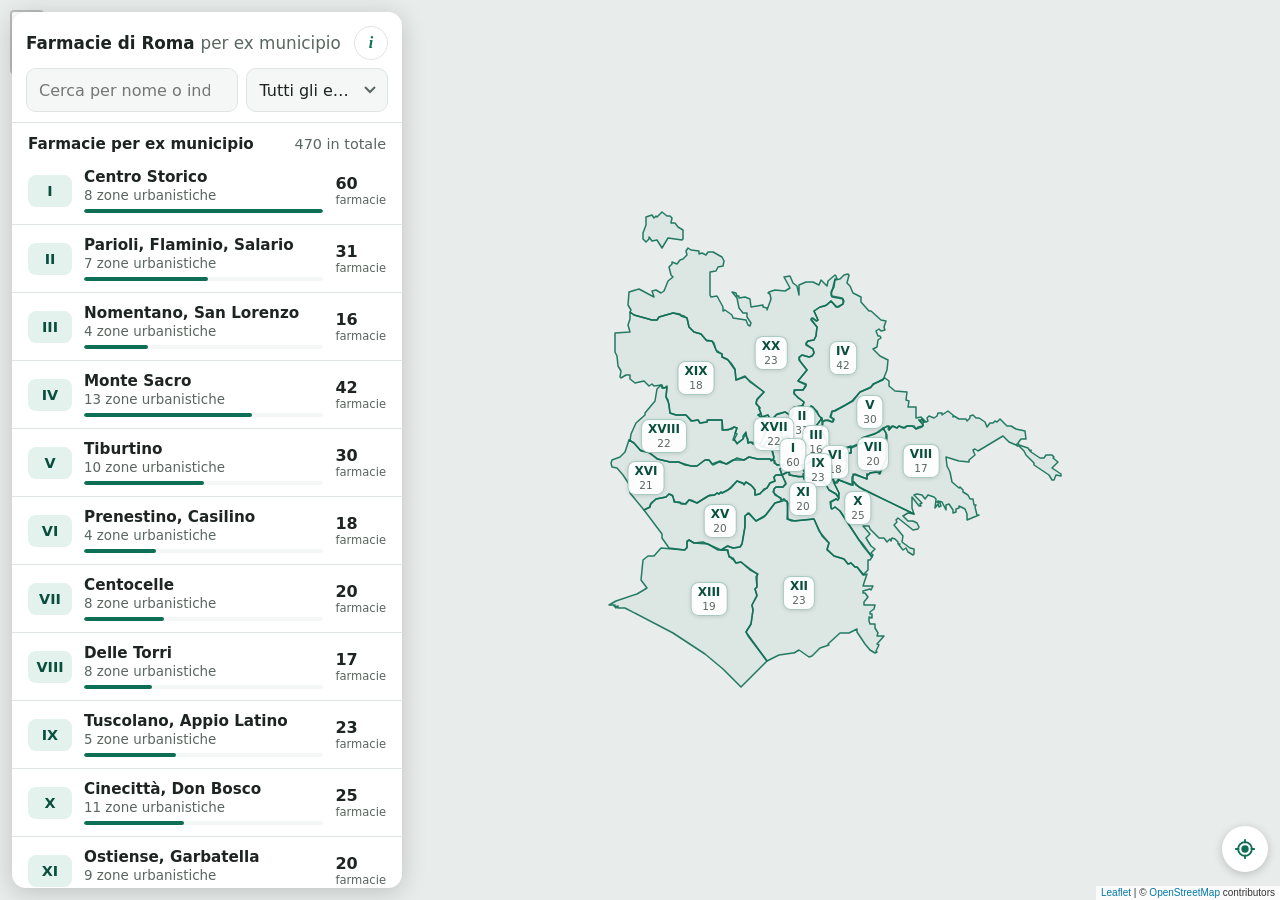
==== docs/index.html @ a28ef0ea "App statica farmacie di Roma per ex municipio (prima versione) - scripts: download dati (Ministero S" ====
<!doctype html>
<html lang="it">
<head>
  <meta charset="utf-8">
  <meta name="viewport" content="width=device-width, initial-scale=1, viewport-fit=cover">
  <meta name="theme-color" content="#0f6e56">
  <meta name="description" content="Mappa delle farmacie di Roma suddivise nei 19 ex municipi (1977-2013).">
  <title>Farmacie di Roma per ex municipio</title>
  <link rel="icon" href="data:image/svg+xml,%3Csvg xmlns='http://www.w3.org/2000/svg' viewBox='0 0 32 32'%3E%3Crect width='32' height='32' rx='7' fill='%230f6e56'/%3E%3Cpath d='M13 6h6v7h7v6h-7v7h-6v-7H6v-6h7z' fill='%23fff'/%3E%3C/svg%3E">
  <link rel="stylesheet" href="vendor/leaflet/leaflet.css">
  <link rel="stylesheet" href="vendor/markercluster/MarkerCluster.css">
  <link rel="stylesheet" href="css/app.css">
</head>
<body>
  <div id="map" aria-label="Mappa delle farmacie di Roma"></div>

  <aside id="pannello" class="pannello stato-medio" aria-label="Pannello farmacie">
    <button id="maniglia" class="maniglia" type="button" aria-label="Espandi o riduci il pannello"><span></span></button>

    <header class="testata">
      <div class="titolo-riga">
        <h1>Farmacie di Roma <span>per ex municipio</span></h1>
        <button id="btn-info" class="btn-icona" type="button" aria-label="Informazioni sui dati">i</button>
      </div>
      <div class="controlli">
        <label class="campo-ricerca">
          <span class="vh">Cerca farmacia</span>
          <input id="ricerca" type="search" placeholder="Cerca per nome o indirizzo" autocomplete="off" enterkeyhint="search">
        </label>
        <label class="campo-filtro">
          <span class="vh">Filtra per ex municipio</span>
          <select id="filtro-municipio"></select>
        </label>
      </div>
    </header>

    <div id="contenuto" class="contenuto">
      <p class="caricamento">Caricamento dati…</p>
    </div>
  </aside>

  <button id="btn-posizione" class="btn-mappa" type="button" aria-label="Mostra la mia posizione" title="La mia posizione">
    <svg viewBox="0 0 24 24" width="22" height="22" aria-hidden="true"><circle cx="12" cy="12" r="4" fill="currentColor"/><path d="M12 2v3M12 19v3M2 12h3M19 12h3" stroke="currentColor" stroke-width="2" stroke-linecap="round"/><circle cx="12" cy="12" r="7.5" fill="none" stroke="currentColor" stroke-width="2"/></svg>
  </button>

  <dialog id="info" class="info">
    <form method="dialog">
      <h2>Informazioni</h2>
      <p>Farmacie aperte al pubblico nel Comune di Roma, suddivise nei <strong>19 ex municipi</strong> in vigore dal 1992 al 2013 (I–XIII e XV–XX; l'ex XIV è diventato il Comune di Fiumicino).</p>
      <p>I confini degli ex municipi sono ottenuti unendo le 155 zone urbanistiche: il numero iniziale del codice zona indica l'ex municipio (es. 4A → IV, 13F → XIII).</p>
      <h3>Legenda</h3>
      <ul class="legenda">
        <li><span class="pallino"></span> Posizione al numero civico</li>
        <li><span class="pallino approssimata"></span> Posizione approssimata (centro della via o dato non verificato)</li>
      </ul>
      <h3>Fonti</h3>
      <ul>
        <li>Elenco farmacie: <a href="https://www.dati.salute.gov.it/it/dataset/farmacie/" target="_blank" rel="noopener">Ministero della Salute – Open Data</a> (IODL 2.0), file <span id="info-fonte"></span>. Solo farmacie attive (senza data di fine validità).</li>
        <li>Zone urbanistiche: <a href="https://geoportale.comune.roma.it/" target="_blank" rel="noopener">Geoportale di Roma Capitale</a>, layer “Zone Urbanistiche”.</li>
        <li>Posizioni corrette con <a href="https://nominatim.openstreetmap.org/" target="_blank" rel="noopener">Nominatim</a>. Dati © <a href="https://www.openstreetmap.org/copyright" target="_blank" rel="noopener">OpenStreetMap contributors</a> (ODbL).</li>
        <li>Mappa di base © <a href="https://www.openstreetmap.org/copyright" target="_blank" rel="noopener">OpenStreetMap contributors</a>.</li>
      </ul>
      <p class="nota">Dati aggiornati al <span id="info-data"></span>. Le informazioni possono contenere errori: verificare sempre prima di una visita.</p>
      <button class="btn-primario" value="chiudi">Chiudi</button>
    </form>
  </dialog>

  <script src="vendor/leaflet/leaflet.js"></script>
  <script src="vendor/markercluster/leaflet.markercluster.js"></script>
  <script src="js/app.js"></script>
</body>
</html>
---- docs/vendor/leaflet/leaflet.css ----
/* required styles */

.leaflet-pane,
.leaflet-tile,
.leaflet-marker-icon,
.leaflet-marker-shadow,
.leaflet-tile-container,
.leaflet-pane > svg,
.leaflet-pane > canvas,
.leaflet-zoom-box,
.leaflet-image-layer,
.leaflet-layer {
	position: absolute;
	left: 0;
	top: 0;
	}
.leaflet-container {
	overflow: hidden;
	}
.leaflet-tile,
.leaflet-marker-icon,
.leaflet-marker-shadow {
	-webkit-user-select: none;
	   -moz-user-select: none;
	        user-select: none;
	  -webkit-user-drag: none;
	}
/* Prevents IE11 from highlighting tiles in blue */
.leaflet-tile::selection {
	background: transparent;
}
/* Safari renders non-retina tile on retina better with this, but Chrome is worse */
.leaflet-safari .leaflet-tile {
	image-rendering: -webkit-optimize-contrast;
	}
/* hack that prevents hw layers "stretching" when loading new tiles */
.leaflet-safari .leaflet-tile-container {
	width: 1600px;
	height: 1600px;
	-webkit-transform-origin: 0 0;
	}
.leaflet-marker-icon,
.leaflet-marker-shadow {
	display: block;
	}
/* .leaflet-container svg: reset svg max-width decleration shipped in Joomla! (joomla.org) 3.x */
/* .leaflet-container img: map is broken in FF if you have max-width: 100% on tiles */
.leaflet-container .leaflet-overlay-pane svg {
	max-width: none !important;
	max-height: none !important;
	}
.leaflet-container .leaflet-marker-pane img,
.leaflet-container .leaflet-shadow-pane img,
.leaflet-container .leaflet-tile-pane img,
.leaflet-container img.leaflet-image-layer,
.leaflet-container .leaflet-tile {
	max-width: none !important;
	max-height: none !important;
	width: auto;
	padding: 0;
	}

.leaflet-container img.leaflet-tile {
	/* See: https://bugs.chromium.org/p/chromium/issues/detail?id=600120 */
	mix-blend-mode: plus-lighter;
}

.leaflet-container.leaflet-touch-zoom {
	-ms-touch-action: pan-x pan-y;
	touch-action: pan-x pan-y;
	}
.leaflet-container.leaflet-touch-drag {
	-ms-touch-action: pinch-zoom;
	/* Fallback for FF which doesn't support pinch-zoom */
	touch-action: none;
	touch-action: pinch-zoom;
}
.leaflet-container.leaflet-touch-drag.leaflet-touch-zoom {
	-ms-touch-action: none;
	touch-action: none;
}
.leaflet-container {
	-webkit-tap-highlight-color: transparent;
}
.leaflet-container a {
	-webkit-tap-highlight-color: rgba(51, 181, 229, 0.4);
}
.leaflet-tile {
	filter: inherit;
	visibility: hidden;
	}
.leaflet-tile-loaded {
	visibility: inherit;
	}
.leaflet-zoom-box {
	width: 0;
	height: 0;
	-moz-box-sizing: border-box;
	     box-sizing: border-box;
	z-index: 800;
	}
/* workaround for https://bugzilla.mozilla.org/show_bug.cgi?id=888319 */
.leaflet-overlay-pane svg {
	-moz-user-select: none;
	}

.leaflet-pane         { z-index: 400; }

.leaflet-tile-pane    { z-index: 200; }
.leaflet-overlay-pane { z-index: 400; }
.leaflet-shadow-pane  { z-index: 500; }
.leaflet-marker-pane  { z-index: 600; }
.leaflet-tooltip-pane   { z-index: 650; }
.leaflet-popup-pane   { z-index: 700; }

.leaflet-map-pane canvas { z-index: 100; }
.leaflet-map-pane svg    { z-index: 200; }

.leaflet-vml-shape {
	width: 1px;
	height: 1px;
	}
.lvml {
	behavior: url(#default#VML);
	display: inline-block;
	position: absolute;
	}


/* control positioning */

.leaflet-control {
	position: relative;
	z-index: 800;
	pointer-events: visiblePainted; /* IE 9-10 doesn't have auto */
	pointer-events: auto;
	}
.leaflet-top,
.leaflet-bottom {
	position: absolute;
	z-index: 1000;
	pointer-events: none;
	}
.leaflet-top {
	top: 0;
	}
.leaflet-right {
	right: 0;
	}
.leaflet-bottom {
	bottom: 0;
	}
.leaflet-left {
	left: 0;
	}
.leaflet-control {
	float: left;
	clear: both;
	}
.leaflet-right .leaflet-control {
	float: right;
	}
.leaflet-top .leaflet-control {
	margin-top: 10px;
	}
.leaflet-bottom .leaflet-control {
	margin-bottom: 10px;
	}
.leaflet-left .leaflet-control {
	margin-left: 10px;
	}
.leaflet-right .leaflet-control {
	margin-right: 10px;
	}


/* zoom and fade animations */

.leaflet-fade-anim .leaflet-popup {
	opacity: 0;
	-webkit-transition: opacity 0.2s linear;
	   -moz-transition: opacity 0.2s linear;
	        transition: opacity 0.2s linear;
	}
.leaflet-fade-anim .leaflet-map-pane .leaflet-popup {
	opacity: 1;
	}
.leaflet-zoom-animated {
	-webkit-transform-origin: 0 0;
	    -ms-transform-origin: 0 0;
	        transform-origin: 0 0;
	}
svg.leaflet-zoom-animated {
	will-change: transform;
}

.leaflet-zoom-anim .leaflet-zoom-animated {
	-webkit-transition: -webkit-transform 0.25s cubic-bezier(0,0,0.25,1);
	   -moz-transition:    -moz-transform 0.25s cubic-bezier(0,0,0.25,1);
	        transition:         transform 0.25s cubic-bezier(0,0,0.25,1);
	}
.leaflet-zoom-anim .leaflet-tile,
.leaflet-pan-anim .leaflet-tile {
	-webkit-transition: none;
	   -moz-transition: none;
	        transition: none;
	}

.leaflet-zoom-anim .leaflet-zoom-hide {
	visibility: hidden;
	}


/* cursors */

.leaflet-interactive {
	cursor: pointer;
	}
.leaflet-grab {
	cursor: -webkit-grab;
	cursor:    -moz-grab;
	cursor:         grab;
	}
.leaflet-crosshair,
.leaflet-crosshair .leaflet-interactive {
	cursor: crosshair;
	}
.leaflet-popup-pane,
.leaflet-control {
	cursor: auto;
	}
.leaflet-dragging .leaflet-grab,
.leaflet-dragging .leaflet-grab .leaflet-interactive,
.leaflet-dragging .leaflet-marker-draggable {
	cursor: move;
	cursor: -webkit-grabbing;
	cursor:    -moz-grabbing;
	cursor:         grabbing;
	}

/* marker & overlays interactivity */
.leaflet-marker-icon,
.leaflet-marker-shadow,
.leaflet-image-layer,
.leaflet-pane > svg path,
.leaflet-tile-container {
	pointer-events: none;
	}

.leaflet-marker-icon.leaflet-interactive,
.leaflet-image-layer.leaflet-interactive,
.leaflet-pane > svg path.leaflet-interactive,
svg.leaflet-image-layer.leaflet-interactive path {
	pointer-events: visiblePainted; /* IE 9-10 doesn't have auto */
	pointer-events: auto;
	}

/* visual tweaks */

.leaflet-container {
	background: #ddd;
	outline-offset: 1px;
	}
.leaflet-container a {
	color: #0078A8;
	}
.leaflet-zoom-box {
	border: 2px dotted #38f;
	background: rgba(255,255,255,0.5);
	}


/* general typography */
.leaflet-container {
	font-family: "Helvetica Neue", Arial, Helvetica, sans-serif;
	font-size: 12px;
	font-size: 0.75rem;
	line-height: 1.5;
	}


/* general toolbar styles */

.leaflet-bar {
	box-shadow: 0 1px 5px rgba(0,0,0,0.65);
	border-radius: 4px;
	}
.leaflet-bar a {
	background-color: #fff;
	border-bottom: 1px solid #ccc;
	width: 26px;
	height: 26px;
	line-height: 26px;
	display: block;
	text-align: center;
	text-decoration: none;
	color: black;
	}
.leaflet-bar a,
.leaflet-control-layers-toggle {
	background-position: 50% 50%;
	background-repeat: no-repeat;
	display: block;
	}
.leaflet-bar a:hover,
.leaflet-bar a:focus {
	background-color: #f4f4f4;
	}
.leaflet-bar a:first-child {
	border-top-left-radius: 4px;
	border-top-right-radius: 4px;
	}
.leaflet-bar a:last-child {
	border-bottom-left-radius: 4px;
	border-bottom-right-radius: 4px;
	border-bottom: none;
	}
.leaflet-bar a.leaflet-disabled {
	cursor: default;
	background-color: #f4f4f4;
	color: #bbb;
	}

.leaflet-touch .leaflet-bar a {
	width: 30px;
	height: 30px;
	line-height: 30px;
	}
.leaflet-touch .leaflet-bar a:first-child {
	border-top-left-radius: 2px;
	border-top-right-radius: 2px;
	}
.leaflet-touch .leaflet-bar a:last-child {
	border-bottom-left-radius: 2px;
	border-bottom-right-radius: 2px;
	}

/* zoom control */

.leaflet-control-zoom-in,
.leaflet-control-zoom-out {
	font: bold 18px 'Lucida Console', Monaco, monospace;
	text-indent: 1px;
	}

.leaflet-touch .leaflet-control-zoom-in, .leaflet-touch .leaflet-control-zoom-out  {
	font-size: 22px;
	}


/* layers control */

.leaflet-control-layers {
	box-shadow: 0 1px 5px rgba(0,0,0,0.4);
	background: #fff;
	border-radius: 5px;
	}
.leaflet-control-layers-toggle {
	background-image: url(images/layers.png);
	width: 36px;
	height: 36px;
	}
.leaflet-retina .leaflet-control-layers-toggle {
	background-image: url(images/layers-2x.png);
	background-size: 26px 26px;
	}
.leaflet-touch .leaflet-control-layers-toggle {
	width: 44px;
	height: 44px;
	}
.leaflet-control-layers .leaflet-control-layers-list,
.leaflet-control-layers-expanded .leaflet-control-layers-toggle {
	display: none;
	}
.leaflet-control-layers-expanded .leaflet-control-layers-list {
	display: block;
	position: relative;
	}
.leaflet-control-layers-expanded {
	padding: 6px 10px 6px 6px;
	color: #333;
	background: #fff;
	}
.leaflet-control-layers-scrollbar {
	overflow-y: scroll;
	overflow-x: hidden;
	padding-right: 5px;
	}
.leaflet-control-layers-selector {
	margin-top: 2px;
	position: relative;
	top: 1px;
	}
.leaflet-control-layers label {
	display: block;
	font-size: 13px;
	font-size: 1.08333em;
	}
.leaflet-control-layers-separator {
	height: 0;
	border-top: 1px solid #ddd;
	margin: 5px -10px 5px -6px;
	}

/* Default icon URLs */
.leaflet-default-icon-path { /* used only in path-guessing heuristic, see L.Icon.Default */
	background-image: url(images/marker-icon.png);
	}


/* attribution and scale controls */

.leaflet-container .leaflet-control-attribution {
	background: #fff;
	background: rgba(255, 255, 255, 0.8);
	margin: 0;
	}
.leaflet-control-attribution,
.leaflet-control-scale-line {
	padding: 0 5px;
	color: #333;
	line-height: 1.4;
	}
.leaflet-control-attribution a {
	text-decoration: none;
	}
.leaflet-control-attribution a:hover,
.leaflet-control-attribution a:focus {
	text-decoration: underline;
	}
.leaflet-attribution-flag {
	display: inline !important;
	vertical-align: baseline !important;
	width: 1em;
	height: 0.6669em;
	}
.leaflet-left .leaflet-control-scale {
	margin-left: 5px;
	}
.leaflet-bottom .leaflet-control-scale {
	margin-bottom: 5px;
	}
.leaflet-control-scale-line {
	border: 2px solid #777;
	border-top: none;
	line-height: 1.1;
	padding: 2px 5px 1px;
	white-space: nowrap;
	-moz-box-sizing: border-box;
	     box-sizing: border-box;
	background: rgba(255, 255, 255, 0.8);
	text-shadow: 1px 1px #fff;
	}
.leaflet-control-scale-line:not(:first-child) {
	border-top: 2px solid #777;
	border-bottom: none;
	margin-top: -2px;
	}
.leaflet-control-scale-line:not(:first-child):not(:last-child) {
	border-bottom: 2px solid #777;
	}

.leaflet-touch .leaflet-control-attribution,
.leaflet-touch .leaflet-control-layers,
.leaflet-touch .leaflet-bar {
	box-shadow: none;
	}
.leaflet-touch .leaflet-control-layers,
.leaflet-touch .leaflet-bar {
	border: 2px solid rgba(0,0,0,0.2);
	background-clip: padding-box;
	}


/* popup */

.leaflet-popup {
	position: absolute;
	text-align: center;
	margin-bottom: 20px;
	}
.leaflet-popup-content-wrapper {
	padding: 1px;
	text-align: left;
	border-radius: 12px;
	}
.leaflet-popup-content {
	margin: 13px 24px 13px 20px;
	line-height: 1.3;
	font-size: 13px;
	font-size: 1.08333em;
	min-height: 1px;
	}
.leaflet-popup-content p {
	margin: 17px 0;
	margin: 1.3em 0;
	}
.leaflet-popup-tip-container {
	width: 40px;
	height: 20px;
	position: absolute;
	left: 50%;
	margin-top: -1px;
	margin-left: -20px;
	overflow: hidden;
	pointer-events: none;
	}
.leaflet-popup-tip {
	width: 17px;
	height: 17px;
	padding: 1px;

	margin: -10px auto 0;
	pointer-events: auto;

	-webkit-transform: rotate(45deg);
	   -moz-transform: rotate(45deg);
	    -ms-transform: rotate(45deg);
	        transform: rotate(45deg);
	}
.leaflet-popup-content-wrapper,
.leaflet-popup-tip {
	background: white;
	color: #333;
	box-shadow: 0 3px 14px rgba(0,0,0,0.4);
	}
.leaflet-container a.leaflet-popup-close-button {
	position: absolute;
	top: 0;
	right: 0;
	border: none;
	text-align: center;
	width: 24px;
	height: 24px;
	font: 16px/24px Tahoma, Verdana, sans-serif;
	color: #757575;
	text-decoration: none;
	background: transparent;
	}
.leaflet-container a.leaflet-popup-close-button:hover,
.leaflet-container a.leaflet-popup-close-button:focus {
	color: #585858;
	}
.leaflet-popup-scrolled {
	overflow: auto;
	}

.leaflet-oldie .leaflet-popup-content-wrapper {
	-ms-zoom: 1;
	}
.leaflet-oldie .leaflet-popup-tip {
	width: 24px;
	margin: 0 auto;

	-ms-filter: "progid:DXImageTransform.Microsoft.Matrix(M11=0.70710678, M12=0.70710678, M21=-0.70710678, M22=0.70710678)";
	filter: progid:DXImageTransform.Microsoft.Matrix(M11=0.70710678, M12=0.70710678, M21=-0.70710678, M22=0.70710678);
	}

.leaflet-oldie .leaflet-control-zoom,
.leaflet-oldie .leaflet-control-layers,
.leaflet-oldie .leaflet-popup-content-wrapper,
.leaflet-oldie .leaflet-popup-tip {
	border: 1px solid #999;
	}


/* div icon */

.leaflet-div-icon {
	background: #fff;
	border: 1px solid #666;
	}


/* Tooltip */
/* Base styles for the element that has a tooltip */
.leaflet-tooltip {
	position: absolute;
	padding: 6px;
	background-color: #fff;
	border: 1px solid #fff;
	border-radius: 3px;
	color: #222;
	white-space: nowrap;
	-webkit-user-select: none;
	-moz-user-select: none;
	-ms-user-select: none;
	user-select: none;
	pointer-events: none;
	box-shadow: 0 1px 3px rgba(0,0,0,0.4);
	}
.leaflet-tooltip.leaflet-interactive {
	cursor: pointer;
	pointer-events: auto;
	}
.leaflet-tooltip-top:before,
.leaflet-tooltip-bottom:before,
.leaflet-tooltip-left:before,
.leaflet-tooltip-right:before {
	position: absolute;
	pointer-events: none;
	border: 6px solid transparent;
	background: transparent;
	content: "";
	}

/* Directions */

.leaflet-tooltip-bottom {
	margin-top: 6px;
}
.leaflet-tooltip-top {
	margin-top: -6px;
}
.leaflet-tooltip-bottom:before,
.leaflet-tooltip-top:before {
	left: 50%;
	margin-left: -6px;
	}
.leaflet-tooltip-top:before {
	bottom: 0;
	margin-bottom: -12px;
	border-top-color: #fff;
	}
.leaflet-tooltip-bottom:before {
	top: 0;
	margin-top: -12px;
	margin-left: -6px;
	border-bottom-color: #fff;
	}
.leaflet-tooltip-left {
	margin-left: -6px;
}
.leaflet-tooltip-right {
	margin-left: 6px;
}
.leaflet-tooltip-left:before,
.leaflet-tooltip-right:before {
	top: 50%;
	margin-top: -6px;
	}
.leaflet-tooltip-left:before {
	right: 0;
	margin-right: -12px;
	border-left-color: #fff;
	}
.leaflet-tooltip-right:before {
	left: 0;
	margin-left: -12px;
	border-right-color: #fff;
	}

/* Printing */

@media print {
	/* Prevent printers from removing background-images of controls. */
	.leaflet-control {
		-webkit-print-color-adjust: exact;
		print-color-adjust: exact;
		}
	}
---- docs/vendor/markercluster/MarkerCluster.css ----
.leaflet-cluster-anim .leaflet-marker-icon, .leaflet-cluster-anim .leaflet-marker-shadow {
	-webkit-transition: -webkit-transform 0.3s ease-out, opacity 0.3s ease-in;
	-moz-transition: -moz-transform 0.3s ease-out, opacity 0.3s ease-in;
	-o-transition: -o-transform 0.3s ease-out, opacity 0.3s ease-in;
	transition: transform 0.3s ease-out, opacity 0.3s ease-in;
}

.leaflet-cluster-spider-leg {
	/* stroke-dashoffset (duration and function) should match with leaflet-marker-icon transform in order to track it exactly */
	-webkit-transition: -webkit-stroke-dashoffset 0.3s ease-out, -webkit-stroke-opacity 0.3s ease-in;
	-moz-transition: -moz-stroke-dashoffset 0.3s ease-out, -moz-stroke-opacity 0.3s ease-in;
	-o-transition: -o-stroke-dashoffset 0.3s ease-out, -o-stroke-opacity 0.3s ease-in;
	transition: stroke-dashoffset 0.3s ease-out, stroke-opacity 0.3s ease-in;
}
---- docs/css/app.css ----
:root {
  --verde: #0f6e56;
  --verde-scuro: #0a4f3e;
  --verde-chiaro: #e3f2ec;
  --arancio: #d9822b;
  --testo: #1d2421;
  --testo-2: #5a6660;
  --bordo: #dfe5e2;
  --sfondo: #ffffff;
  --sfondo-2: #f4f7f5;
  --ombra: 0 -2px 18px rgba(0, 0, 0, .14);
  --raggio: 14px;
  --font: system-ui, -apple-system, "Segoe UI", Roboto, "Helvetica Neue", Arial, sans-serif;
}

* { box-sizing: border-box; }
html, body { margin: 0; height: 100%; }
body {
  font-family: var(--font);
  color: var(--testo);
  background: var(--sfondo-2);
  overflow: hidden;
  -webkit-text-size-adjust: 100%;
}
.vh { position: absolute; width: 1px; height: 1px; overflow: hidden; clip: rect(0 0 0 0); white-space: nowrap; }

#map { position: fixed; inset: 0; z-index: 0; background: #e8ecea; }

/* ---------- Pannello: bottom sheet su smartphone ---------- */
.pannello {
  position: fixed; left: 0; right: 0; bottom: 0; z-index: 1000;
  display: flex; flex-direction: column;
  background: var(--sfondo);
  border-radius: var(--raggio) var(--raggio) 0 0;
  box-shadow: var(--ombra);
  height: 88dvh;
  transform: translateY(calc(88dvh - var(--altezza-visibile, 45dvh)));
  transition: transform .25s ease;
  padding-bottom: env(safe-area-inset-bottom);
  touch-action: pan-y;
}
.pannello.trascina { transition: none; }
.pannello.stato-basso { --altezza-visibile: 132px; }
.pannello.stato-medio { --altezza-visibile: 45dvh; }
.pannello.stato-alto { --altezza-visibile: 88dvh; }

.maniglia {
  flex: none; display: flex; justify-content: center; align-items: center;
  height: 22px; width: 100%; border: 0; background: transparent; cursor: grab; padding: 0;
  touch-action: none;
}
.maniglia span { width: 42px; height: 5px; border-radius: 3px; background: #c5cdc9; }

.testata { flex: none; padding: 0 14px 10px; border-bottom: 1px solid var(--bordo); touch-action: none; }
.titolo-riga { display: flex; align-items: center; justify-content: space-between; gap: 8px; margin-bottom: 8px; }
h1 { font-size: 1.05rem; margin: 0; line-height: 1.2; }
h1 span { font-weight: 400; color: var(--testo-2); }

.btn-icona {
  flex: none; width: 34px; height: 34px; border-radius: 50%;
  border: 1px solid var(--bordo); background: var(--sfondo);
  font: italic 700 1rem Georgia, serif; color: var(--verde); cursor: pointer;
}
.controlli { display: flex; gap: 8px; }
.campo-ricerca { flex: 1 1 60%; min-width: 0; }
.campo-filtro { flex: 1 1 40%; min-width: 0; }
input[type=search], select {
  width: 100%; height: 44px; padding: 0 12px;
  font: inherit; font-size: 16px; /* evita lo zoom automatico su iOS */
  color: var(--testo); background: var(--sfondo-2);
  border: 1px solid var(--bordo); border-radius: 10px; outline: none;
}
input[type=search]:focus, select:focus { border-color: var(--verde); background: #fff; box-shadow: 0 0 0 3px var(--verde-chiaro); }
select { appearance: none; padding-right: 30px; text-overflow: ellipsis;
  background-image: url("data:image/svg+xml,%3Csvg xmlns='http://www.w3.org/2000/svg' width='12' height='8'%3E%3Cpath d='M1 1l5 5 5-5' fill='none' stroke='%235a6660' stroke-width='2'/%3E%3C/svg%3E");
  background-repeat: no-repeat; background-position: right 11px center; }

.contenuto { flex: 1; overflow-y: auto; -webkit-overflow-scrolling: touch; overscroll-behavior: contain; }
.caricamento, .vuoto { padding: 24px 16px; color: var(--testo-2); text-align: center; }

/* ---------- Elenco ex municipi ---------- */
.riepilogo { padding: 12px 16px 4px; display: flex; justify-content: space-between; align-items: baseline; gap: 8px; }
.riepilogo h2 { font-size: .95rem; margin: 0; }
.riepilogo .totale { color: var(--testo-2); font-size: .9rem; white-space: nowrap; }
.lista { list-style: none; margin: 0; padding: 0 0 16px; }
.lista li { border-bottom: 1px solid var(--bordo); }
.voce {
  width: 100%; display: flex; align-items: center; gap: 12px;
  padding: 11px 16px; min-height: 56px;
  background: none; border: 0; text-align: left; font: inherit; color: inherit; cursor: pointer;
}
.voce:hover, .voce:focus-visible { background: var(--sfondo-2); outline: none; }
.voce:active { background: var(--verde-chiaro); }
.badge {
  flex: none; min-width: 44px; height: 32px; padding: 0 6px; border-radius: 8px;
  display: grid; place-items: center;
  background: var(--verde-chiaro); color: var(--verde-scuro); font-weight: 700; font-size: .9rem;
}
.voce-testo { flex: 1; min-width: 0; }
.voce-titolo { display: block; font-weight: 600; font-size: .95rem; overflow: hidden; text-overflow: ellipsis; white-space: nowrap; }
.voce-sotto { display: block; color: var(--testo-2); font-size: .84rem; margin-top: 2px; overflow: hidden; text-overflow: ellipsis; white-space: nowrap; }
.barra { display: block; height: 4px; margin-top: 6px; border-radius: 2px; background: var(--sfondo-2); overflow: hidden; }
.barra i { display: block; height: 100%; background: var(--verde); border-radius: 2px; }
.voce-num { flex: none; font-weight: 700; font-variant-numeric: tabular-nums; font-size: 1rem; }
.voce-num small { display: block; font-weight: 400; font-size: .72rem; color: var(--testo-2); text-align: right; }

/* ---------- Risultati ---------- */
.intestazione-risultati { display: flex; align-items: center; justify-content: space-between; gap: 8px; padding: 12px 16px 8px; }
.intestazione-risultati h2 { font-size: .95rem; margin: 0; }
.intestazione-risultati p { margin: 2px 0 0; color: var(--testo-2); font-size: .85rem; }
.btn-link { border: 0; background: none; color: var(--verde); font: inherit; font-weight: 600; font-size: .9rem; padding: 8px 4px; cursor: pointer; white-space: nowrap; }
.icona-farmacia {
  flex: none; width: 34px; height: 34px; border-radius: 9px; display: grid; place-items: center;
  background: var(--verde); color: #fff; font-weight: 800; font-size: 1.1rem;
}
.icona-farmacia.approssimata { background: var(--arancio); }
.altri { padding: 10px 16px 20px; color: var(--testo-2); font-size: .85rem; text-align: center; }

/* ---------- Scheda ---------- */
.scheda { padding: 6px 16px 24px; }
.scheda .indietro { margin-left: -4px; }
.scheda h2 { font-size: 1.15rem; margin: 6px 0 4px; line-height: 1.3; }
.scheda .indirizzo { font-size: 1rem; margin: 0 0 14px; color: var(--testo); }
.dati { display: grid; grid-template-columns: auto 1fr; gap: 8px 14px; margin: 0 0 16px; font-size: .92rem; }
.dati dt { color: var(--testo-2); }
.dati dd { margin: 0; font-weight: 500; }
.avviso { background: #fdf2e6; color: #7a4a14; border-radius: 10px; padding: 10px 12px; font-size: .86rem; margin: 0 0 14px; }
.azioni { display: flex; gap: 8px; flex-wrap: wrap; }
.btn-primario, .btn-secondario {
  flex: 1 1 140px; display: inline-flex; justify-content: center; align-items: center; gap: 6px;
  min-height: 46px; padding: 0 16px; border-radius: 10px; font: inherit; font-weight: 600; font-size: .95rem;
  text-decoration: none; cursor: pointer;
}
.btn-primario { background: var(--verde); color: #fff; border: 0; }
.btn-primario:active { background: var(--verde-scuro); }
.btn-secondario { background: var(--sfondo); color: var(--verde); border: 1px solid var(--verde); }

/* ---------- Mappa ---------- */
.btn-mappa {
  position: fixed; right: 12px; z-index: 900;
  bottom: calc(var(--altezza-pannello, 45dvh) + 14px);
  width: 46px; height: 46px; border-radius: 50%;
  border: 0; background: #fff; color: var(--verde); box-shadow: 0 2px 10px rgba(0,0,0,.2);
  display: grid; place-items: center; cursor: pointer; transition: bottom .25s ease;
}
.etichetta-municipio {
  background: rgba(255,255,255,.92); border: 1px solid rgba(15,110,86,.35); border-radius: 8px;
  padding: 2px 6px; font: 700 12px/1.25 var(--font); color: var(--verde-scuro); text-align: center;
  white-space: nowrap; box-shadow: 0 1px 4px rgba(0,0,0,.12); pointer-events: none;
}
.etichetta-municipio small { display: block; font-weight: 500; font-size: 10.5px; color: var(--testo-2); }
@media (max-width: 899px) {
  .etichetta-municipio { padding: 1px 4px; font-size: 11px; border-radius: 6px; }
  .etichetta-municipio small { font-size: 9.5px; }
}
body.pannello-alto .btn-mappa { opacity: 0; pointer-events: none; }
.leaflet-tooltip.tooltip-zona { font: 12px var(--font); padding: 3px 7px; }
.marker-farmacia {
  width: 22px; height: 22px; border-radius: 50%; background: var(--verde); border: 2px solid #fff;
  box-shadow: 0 1px 4px rgba(0,0,0,.35); display: grid; place-items: center;
  color: #fff; font: 800 13px/1 var(--font);
}
.marker-farmacia.approssimata { background: var(--arancio); }
.marker-farmacia.attiva { transform: scale(1.35); box-shadow: 0 0 0 4px rgba(15,110,86,.35), 0 1px 4px rgba(0,0,0,.35); }
.cluster {
  background: rgba(15,110,86,.25); border-radius: 50%;
}
.cluster div {
  width: 34px; height: 34px; margin: 3px; border-radius: 50%; background: var(--verde);
  color: #fff; display: grid; place-items: center; font: 700 12px var(--font);
}
.marker-posizione { width: 16px; height: 16px; border-radius: 50%; background: #2a7de1; border: 3px solid #fff; box-shadow: 0 0 0 6px rgba(42,125,225,.25); }
.leaflet-control-attribution { font-size: 10px; }
.leaflet-top.leaflet-left { top: env(safe-area-inset-top); }

/* ---------- Finestra informazioni ---------- */
.info { border: 0; border-radius: var(--raggio); padding: 0; max-width: min(560px, calc(100vw - 24px)); max-height: 85dvh; box-shadow: 0 10px 40px rgba(0,0,0,.3); }
.info::backdrop { background: rgba(0,0,0,.4); }
.info form { padding: 18px 20px 20px; }
.info h2 { margin: 0 0 10px; font-size: 1.15rem; }
.info h3 { margin: 16px 0 6px; font-size: .95rem; }
.info p, .info li { font-size: .9rem; line-height: 1.45; }
.info ul { padding-left: 18px; margin: 0; }
.info a { color: var(--verde); }
.info .nota { color: var(--testo-2); font-size: .82rem; }
.info .btn-primario { width: 100%; margin-top: 8px; }
.legenda { list-style: none; padding: 0 !important; }
.legenda li { display: flex; align-items: center; gap: 8px; margin: 4px 0; }
.pallino { width: 14px; height: 14px; border-radius: 50%; background: var(--verde); border: 2px solid #fff; box-shadow: 0 0 0 1px #ccc; flex: none; }
.pallino.approssimata { background: var(--arancio); }

/* ---------- Desktop / tablet orizzontale: pannello laterale ---------- */
@media (min-width: 900px) {
  .pannello {
    top: 12px; left: 12px; bottom: 12px; right: auto; width: 390px; height: auto;
    border-radius: var(--raggio); transform: none !important;
    box-shadow: 0 4px 24px rgba(0,0,0,.18);
  }
  .maniglia { display: none; }
  .testata { padding-top: 14px; }
  .btn-mappa { bottom: 28px !important; }
}

@media (prefers-reduced-motion: reduce) {
  .pannello, .btn-mappa { transition: none; }
}
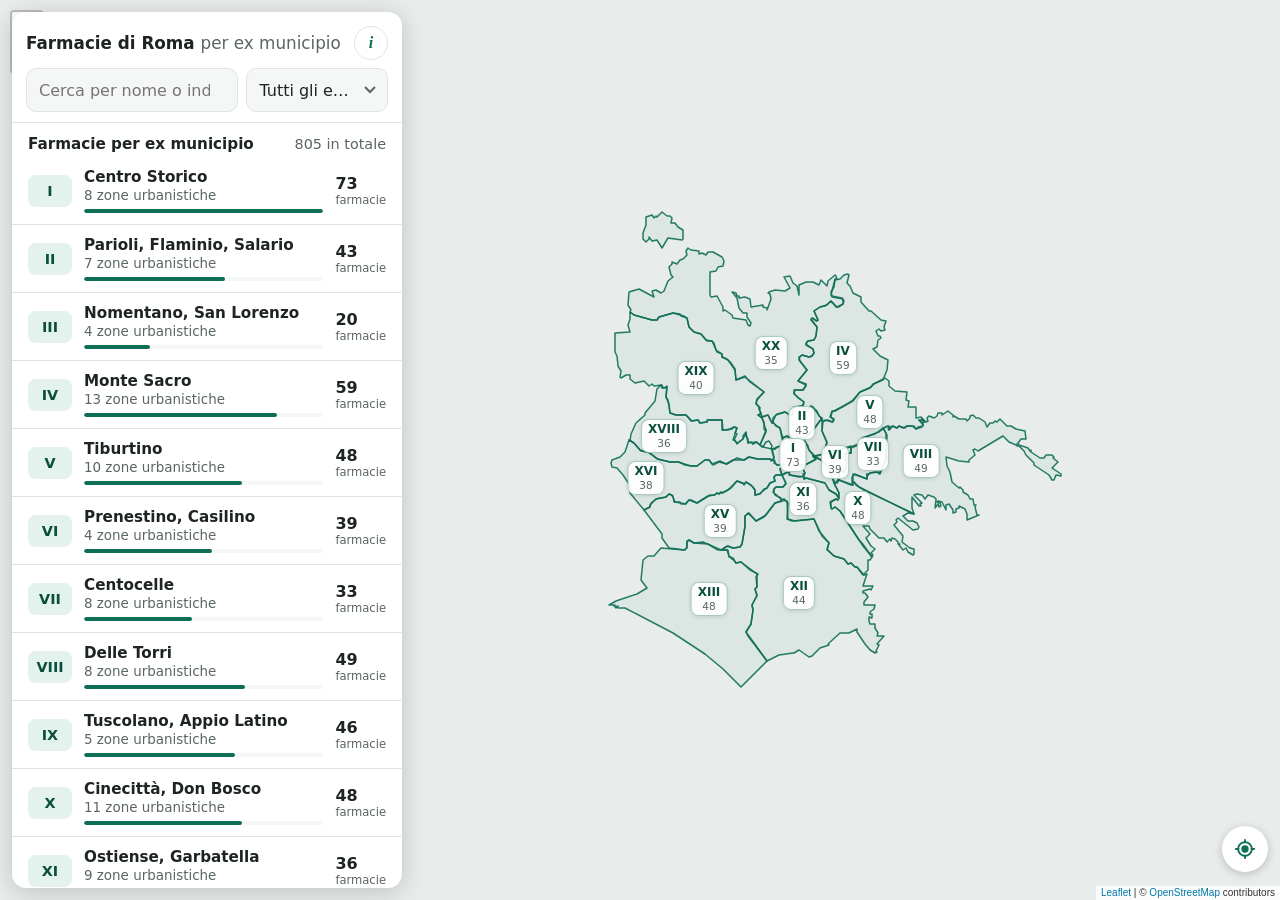
==== commit ec3b6abf: "Dati completi: geocodifica di tutte le farmacie e controlli di qualità - Nominatim limitato al Comun" ====
--- a/docs/index.html
+++ b/docs/index.html
@@ -55,7 +55,7 @@
       </ul>
       <h3>Fonti</h3>
       <ul>
-        <li>Elenco farmacie: <a href="https://www.dati.salute.gov.it/it/dataset/farmacie/" target="_blank" rel="noopener">Ministero della Salute – Open Data</a> (IODL 2.0), file <span id="info-fonte"></span>. Solo farmacie attive (senza data di fine validità).</li>
+        <li>Elenco farmacie: <a href="https://www.dati.salute.gov.it/it/dataset/farmacie/" target="_blank" rel="noopener">Ministero della Salute – Open Data</a> (IODL 2.0), file <span id="info-fonte"></span>. Solo farmacie attive (senza data di fine validità).<span id="info-escluse"></span></li>
         <li>Zone urbanistiche: <a href="https://geoportale.comune.roma.it/" target="_blank" rel="noopener">Geoportale di Roma Capitale</a>, layer “Zone Urbanistiche”.</li>
         <li>Posizioni corrette con <a href="https://nominatim.openstreetmap.org/" target="_blank" rel="noopener">Nominatim</a>. Dati © <a href="https://www.openstreetmap.org/copyright" target="_blank" rel="noopener">OpenStreetMap contributors</a> (ODbL).</li>
         <li>Mappa di base © <a href="https://www.openstreetmap.org/copyright" target="_blank" rel="noopener">OpenStreetMap contributors</a>.</li>
